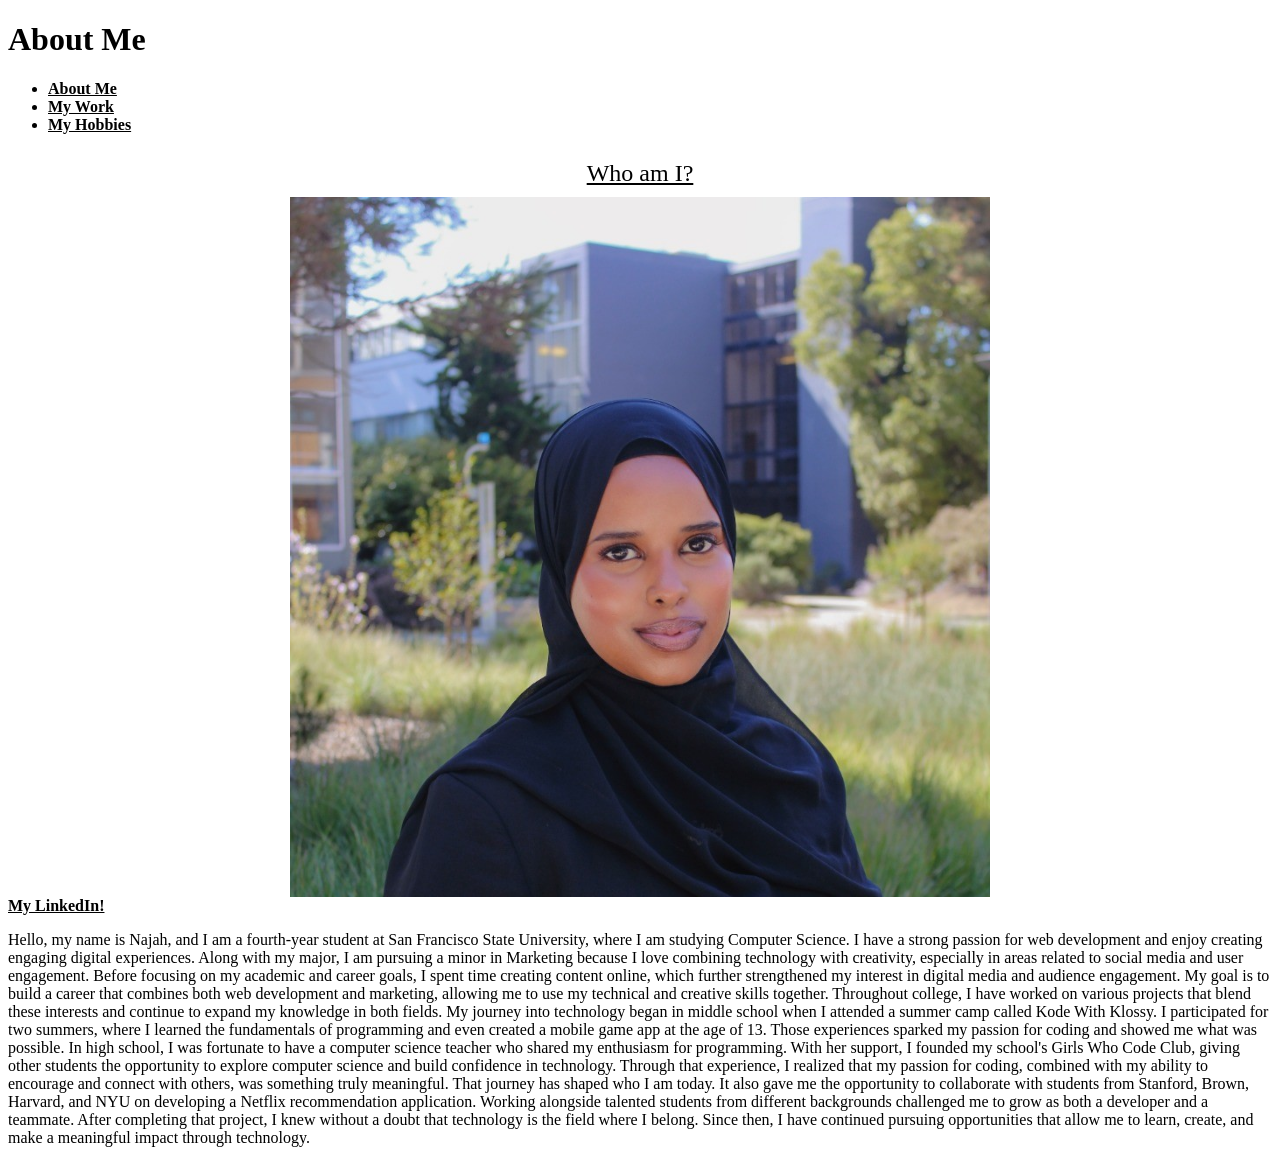
==== index.html @ 9aa017a0 "saved changes" ====
<!DOCTYPE html>
<html lang="en">
<head>
    <meta charset="UTF-8">
    <meta name="viewport" content="width=device-width, initial-scale=1.0
">    <title>Homepage</title>
    <link rel="stylesheet" href="styles.css">
</head>
<body>
    <header>
        <h1>About Me</h1>
        <nav>
            <ul>
                <li><a href="index.html">About Me</a></li>
                <li><a href="about.html">My Work</a></li>
                <li><a href="contact.html">My Hobbies</a></li>
            </ul>
        </nav>
    </header>
    <main>
       <section>
        <h2> Who am I? </h2>
            
        <img src="/Users/devmission/Downloads/1731392517913.jpeg" alt="" class="profile-image">
    <a href="https://www.linkedin.com/in/najah-egeh-26a25228a/"> My LinkedIn!</a>
        <p> Hello, my name is Najah, and I am a fourth-year student at San Francisco State University, where I am studying Computer Science. I have a strong passion for web development and enjoy creating engaging digital experiences. Along with my major, I am pursuing a minor in Marketing because I love combining technology with creativity, especially in areas related to social media and user engagement.

Before focusing on my academic and career goals, I spent time creating content online, which further strengthened my interest in digital media and audience engagement. My goal is to build a career that combines both web development and marketing, allowing me to use my technical and creative skills together. Throughout college, I have worked on various projects that blend these interests and continue to expand my knowledge in both fields.

My journey into technology began in middle school when I attended a summer camp called Kode With Klossy. I participated for two summers, where I learned the fundamentals of programming and even created a mobile game app at the age of 13. Those experiences sparked my passion for coding and showed me what was possible.

In high school, I was fortunate to have a computer science teacher who shared my enthusiasm for programming. With her support, I founded my school's Girls Who Code Club, giving other students the opportunity to explore computer science and build confidence in technology. Through that experience, I realized that my passion for coding, combined with my ability to encourage and connect with others, was something truly meaningful.

That journey has shaped who I am today. It also gave me the opportunity to collaborate with students from Stanford, Brown, Harvard, and NYU on developing a Netflix recommendation application. Working alongside talented students from different backgrounds challenged me to grow as both a developer and a teammate. After completing that project, I knew without a doubt that technology is the field where I belong. Since then, I have continued pursuing opportunities that allow me to learn, create, and make a meaningful impact through technology.
</p>


       </section>
---- styles.css ----
img {
  width: 700px;
  height: auto;
  margin-right: auto;
  margin-left: auto;
  display: block;
  justify-content: center;
  align-items: center;
}
h2 {
  text-align: center;
  text-decoration: underline;
  margin: auto;
  padding: 10px;
  font-weight: lighter;
}

a {
  text-decoration: underline;
  color: black;
  font-weight: bold;
}
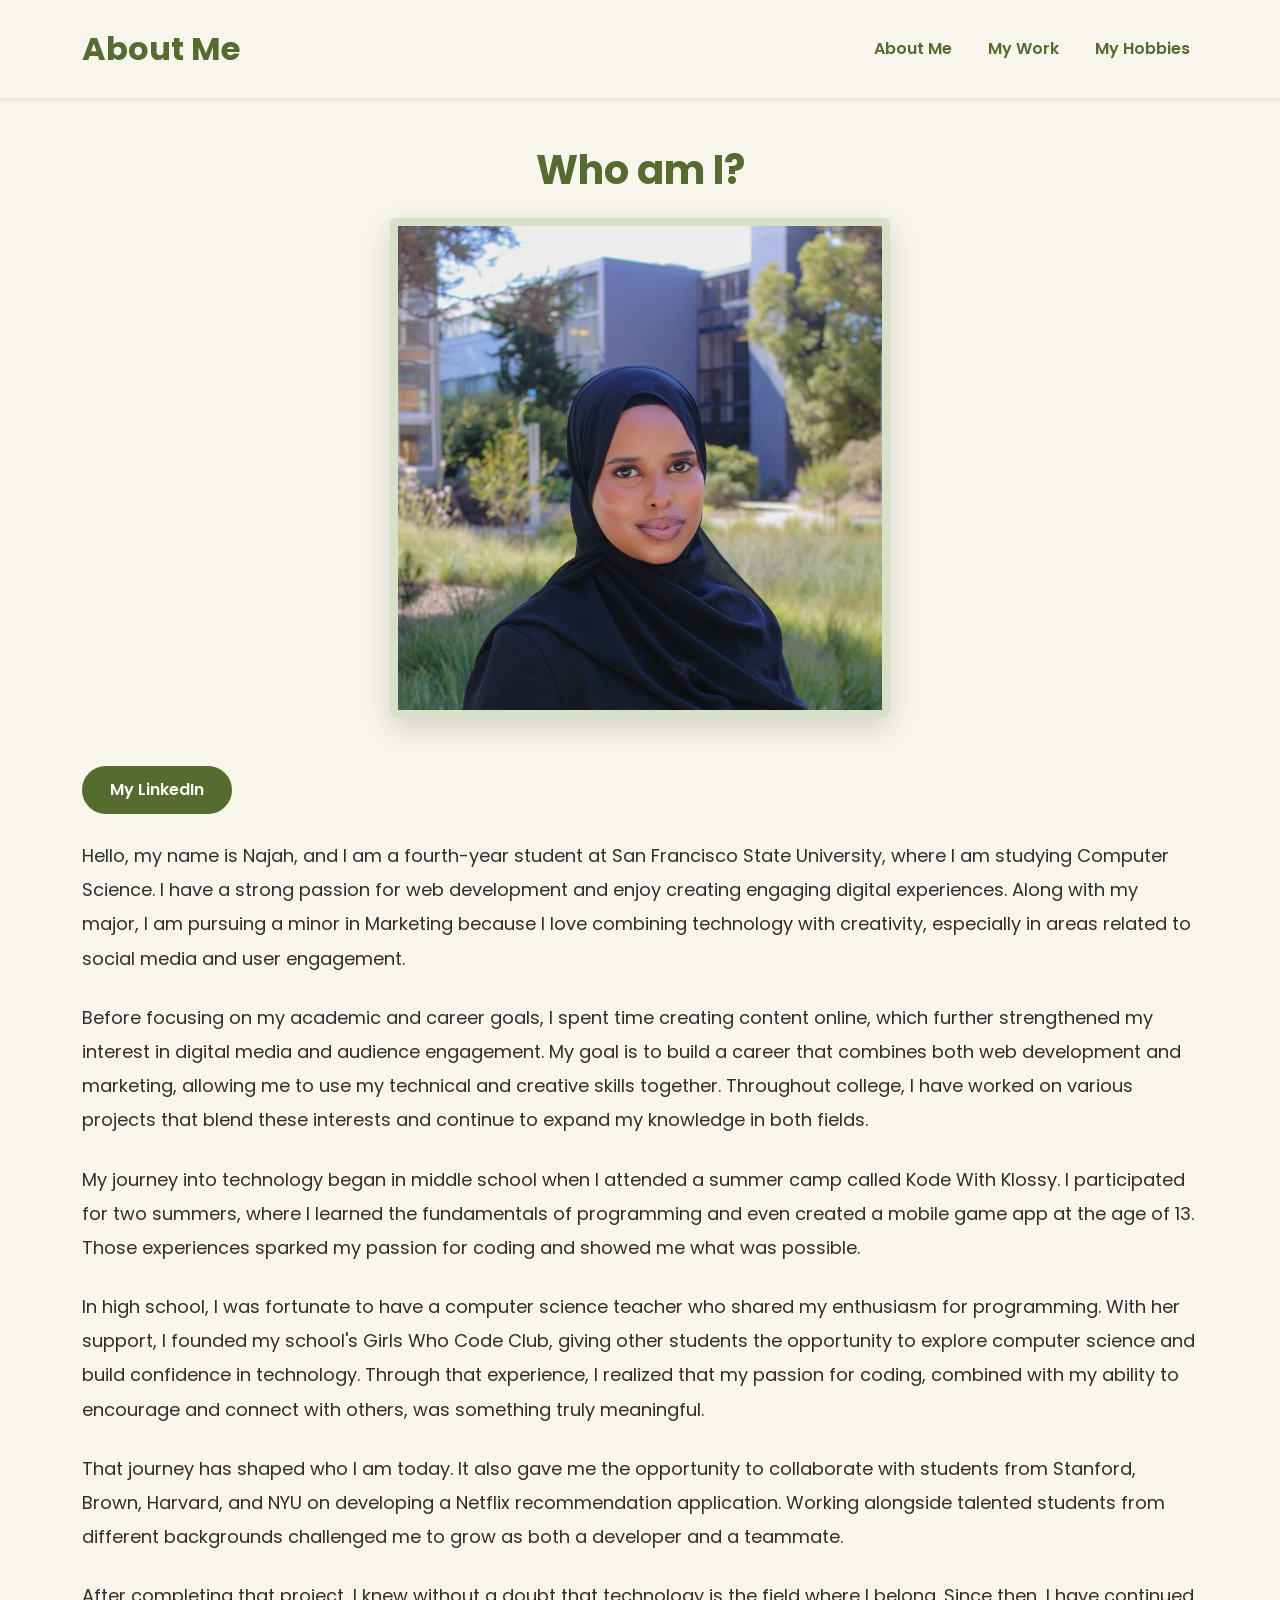
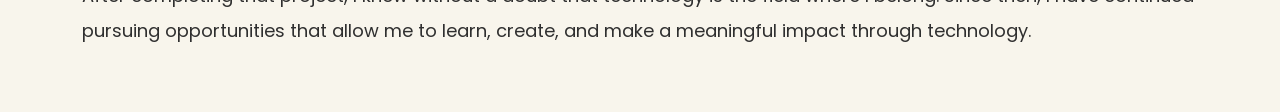
==== commit 236621ff: "updated my project" ====
--- a/index.html
+++ b/index.html
@@ -1,39 +1,124 @@
 <!DOCTYPE html>
 <html lang="en">
+
 <head>
     <meta charset="UTF-8">
-    <meta name="viewport" content="width=device-width, initial-scale=1.0
-">    <title>Homepage</title>
+    <meta name="viewport" content="width=device-width, initial-scale=1.0">
+
+    <title>about Me | Najah</title>
+
+    <!-- Bootstrap CSS -->
+    <link href="https://cdn.jsdelivr.net/npm/bootstrap@5.3.3/dist/css/bootstrap.min.css" rel="stylesheet">
+
+    <!-- Google Font -->
+    <link rel="preconnect" href="https://fonts.googleapis.com">
+    <link rel="preconnect" href="https://fonts.gstatic.com" crossorigin>
+    <link href="https://fonts.googleapis.com/css2?family=Poppins:wght@300;400;600;700&display=swap" rel="stylesheet">
+
+    <!-- Your CSS -->
     <link rel="stylesheet" href="styles.css">
 </head>
+
 <body>
+
+    <!-- Navigation -->
     <header>
-        <h1>About Me</h1>
-        <nav>
-            <ul>
-                <li><a href="index.html">About Me</a></li>
-                <li><a href="about.html">My Work</a></li>
-                <li><a href="contact.html">My Hobbies</a></li>
-            </ul>
+        <nav class="navbar navbar-expand-lg bg-white shadow-sm">
+            <div class="container">
+
+                <a class="navbar-brand fw-bold" href="index.html">
+                    About Me
+                </a>
+
+                <button class="navbar-toggler"
+                        type="button"
+                        data-bs-toggle="collapse"
+                        data-bs-target="#navbarNav">
+
+                    <span class="navbar-toggler-icon"></span>
+
+                </button>
+
+                <div class="collapse navbar-collapse" id="navbarNav">
+
+                    <ul class="navbar-nav ms-auto">
+
+                        <li class="nav-item">
+                            <a class="nav-link active" href="Index.html">
+                                About Me
+                            </a>
+                        </li>
+
+                        <li class="nav-item">
+                            <a class="nav-link" href="My Work.html">
+                                My Work
+                            </a>
+                        </li>
+
+                        <li class="nav-item">
+                            <a class="nav-link" href="Hobbies.html">
+                                My Hobbies
+                            </a>
+                        </li>
+
+                    </ul>
+
+                </div>
+
+            </div>
         </nav>
     </header>
+
+    <!-- About Me -->
     <main>
-       <section>
-        <h2> Who am I? </h2>
-            
-        <img src="/Users/devmission/Downloads/1731392517913.jpeg" alt="" class="profile-image">
-    <a href="https://www.linkedin.com/in/najah-egeh-26a25228a/"> My LinkedIn!</a>
-        <p> Hello, my name is Najah, and I am a fourth-year student at San Francisco State University, where I am studying Computer Science. I have a strong passion for web development and enjoy creating engaging digital experiences. Along with my major, I am pursuing a minor in Marketing because I love combining technology with creativity, especially in areas related to social media and user engagement.
 
-Before focusing on my academic and career goals, I spent time creating content online, which further strengthened my interest in digital media and audience engagement. My goal is to build a career that combines both web development and marketing, allowing me to use my technical and creative skills together. Throughout college, I have worked on various projects that blend these interests and continue to expand my knowledge in both fields.
+        <section id="about" class="container py-5">
 
-My journey into technology began in middle school when I attended a summer camp called Kode With Klossy. I participated for two summers, where I learned the fundamentals of programming and even created a mobile game app at the age of 13. Those experiences sparked my passion for coding and showed me what was possible.
+            <h1 class="text-center mb-4">
+                Who am I?
+            </h1>
 
-In high school, I was fortunate to have a computer science teacher who shared my enthusiasm for programming. With her support, I founded my school's Girls Who Code Club, giving other students the opportunity to explore computer science and build confidence in technology. Through that experience, I realized that my passion for coding, combined with my ability to encourage and connect with others, was something truly meaningful.
+            <img src="images/Profile.jpeg"
+                 alt="Portrait of Najah"
+                 class="img-fluid rounded mx-auto d-block mb-5 profile-image">
 
-That journey has shaped who I am today. It also gave me the opportunity to collaborate with students from Stanford, Brown, Harvard, and NYU on developing a Netflix recommendation application. Working alongside talented students from different backgrounds challenged me to grow as both a developer and a teammate. After completing that project, I knew without a doubt that technology is the field where I belong. Since then, I have continued pursuing opportunities that allow me to learn, create, and make a meaningful impact through technology.
-</p>
+           <a href="https://www.linkedin.com/in/najah-egeh-26a25228a/"
+                 target="_blank"
+                 class="btn btn-primary">
+                 My LinkedIn
+            </a>
 
+            <p>
+                Hello, my name is Najah, and I am a fourth-year student at San Francisco State University, where I am studying Computer Science. I have a strong passion for web development and enjoy creating engaging digital experiences. Along with my major, I am pursuing a minor in Marketing because I love combining technology with creativity, especially in areas related to social media and user engagement.
+            </p>
 
-       </section>
-    +            <p>
+                Before focusing on my academic and career goals, I spent time creating content online, which further strengthened my interest in digital media and audience engagement. My goal is to build a career that combines both web development and marketing, allowing me to use my technical and creative skills together. Throughout college, I have worked on various projects that blend these interests and continue to expand my knowledge in both fields.
+            </p>
+
+            <p>
+                My journey into technology began in middle school when I attended a summer camp called Kode With Klossy. I participated for two summers, where I learned the fundamentals of programming and even created a mobile game app at the age of 13. Those experiences sparked my passion for coding and showed me what was possible.
+            </p>
+
+            <p>
+                In high school, I was fortunate to have a computer science teacher who shared my enthusiasm for programming. With her support, I founded my school's Girls Who Code Club, giving other students the opportunity to explore computer science and build confidence in technology. Through that experience, I realized that my passion for coding, combined with my ability to encourage and connect with others, was something truly meaningful.
+            </p>
+
+            <p>
+                That journey has shaped who I am today. It also gave me the opportunity to collaborate with students from Stanford, Brown, Harvard, and NYU on developing a Netflix recommendation application. Working alongside talented students from different backgrounds challenged me to grow as both a developer and a teammate.
+            </p>
+
+            <p>
+                After completing that project, I knew without a doubt that technology is the field where I belong. Since then, I have continued pursuing opportunities that allow me to learn, create, and make a meaningful impact through technology.
+            </p>
+
+        </section>
+
+    </main>
+
+    <!-- Bootstrap JavaScript -->
+    <script src="https://cdn.jsdelivr.net/npm/bootstrap@5.3.3/dist/js/bootstrap.bundle.min.js"></script>
+
+</body>
+
+</html>
--- a/styles.css
+++ b/styles.css
@@ -1,22 +1,153 @@
-img {
-  width: 700px;
-  height: auto;
-  margin-right: auto;
-  margin-left: auto;
-  display: block;
-  justify-content: center;
-  align-items: center;
-}
-h2 {
-  text-align: center;
-  text-decoration: underline;
-  margin: auto;
-  padding: 10px;
-  font-weight: lighter;
+/* Google Font */
+body{
+    font-family: 'Poppins', sans-serif;
+    background-color:#F8F5EC;
+    color:#2F2F2F;
 }
 
-a {
-  text-decoration: underline;
-  color: black;
-  font-weight: bold;
+/* ---------- NAVBAR ---------- */
+
+.navbar{
+    background:#F8F5EC !important;
+    padding:20px 0;
 }
+
+.navbar-brand{
+    color:#556B2F !important;
+    font-size:2rem;
+    font-weight:700;
+}
+
+.nav-link{
+    color:#556B2F !important;
+    font-weight:600;
+    margin-left:20px;
+    transition:.3s;
+}
+
+.nav-link:hover{
+    color:#3E4E24 !important;
+}
+
+/* ---------- HEADINGS ---------- */
+
+h1{
+    color:#556B2F;
+    font-weight:700;
+    margin-bottom:35px;
+}
+
+h2{
+    color:#556B2F;
+}
+
+/* ---------- PROFILE IMAGE ---------- */
+
+.profile-image{
+    width:500px;
+    max-width:100%;
+    border-radius:20px;
+    display:block;
+    margin:auto;
+    border:8px solid #D8E0C8;
+    box-shadow:0 10px 30px rgba(0,0,0,.15);
+}
+
+/* ---------- PARAGRAPHS ---------- */
+
+p{
+    font-size:18px;
+    line-height:1.9;
+    margin-top:25px;
+}
+
+/* ---------- BUTTON ---------- */
+
+.btn-primary{
+    background:#556B2F;
+    border:none;
+    border-radius:30px;
+    padding:12px 28px;
+    font-weight:600;
+}
+
+.btn-primary:hover{
+    background:#3E4E24;
+}
+
+/* ---------- SECTION ---------- */
+
+section{
+    padding:70px 0;
+}
+.hobby-card{
+    border:none;
+    border-radius:20px;
+    overflow:hidden;
+    box-shadow:0 8px 20px rgba(0,0,0,.08);
+    background:#ffffff;
+}
+
+.hobby-card img{
+    height:280px;
+    object-fit:cover;
+}
+
+.hobby-card h3{
+    color:#556B2F;
+    font-weight:700;
+    margin-bottom:15px;
+}
+
+.hobby-card p{
+    font-size:16px;
+}
+/* ---------- PROJECT CARDS ---------- */
+
+.project-card{
+    border: none;
+    border-radius: 20px;
+    overflow: hidden;
+    background: white;
+    box-shadow: 0 8px 20px rgba(0,0,0,.08);
+    transition: transform .3s ease;
+}
+
+.project-card:hover{
+    transform: translateY(-8px);
+}
+
+.project-card img{
+    height: 250px;
+    object-fit: cover;
+    background: #D8E0C8;
+}
+
+.project-card h3{
+    color: #556B2F;
+    font-weight: 700;
+    text-align: center;
+    margin-bottom: 15px;
+}
+
+.project-card p{
+    text-align: center;
+    font-size: 16px;
+}
+/* ---------- CONTACT SECTION ---------- */
+
+footer{
+    margin-top:80px;
+    border-top:2px solid #D8E0C8;
+    padding-top:30px;
+}
+
+footer h3{
+    color:#556B2F;
+    font-weight:700;
+}
+
+footer p{
+    margin:0;
+    font-size:17px;
+}
